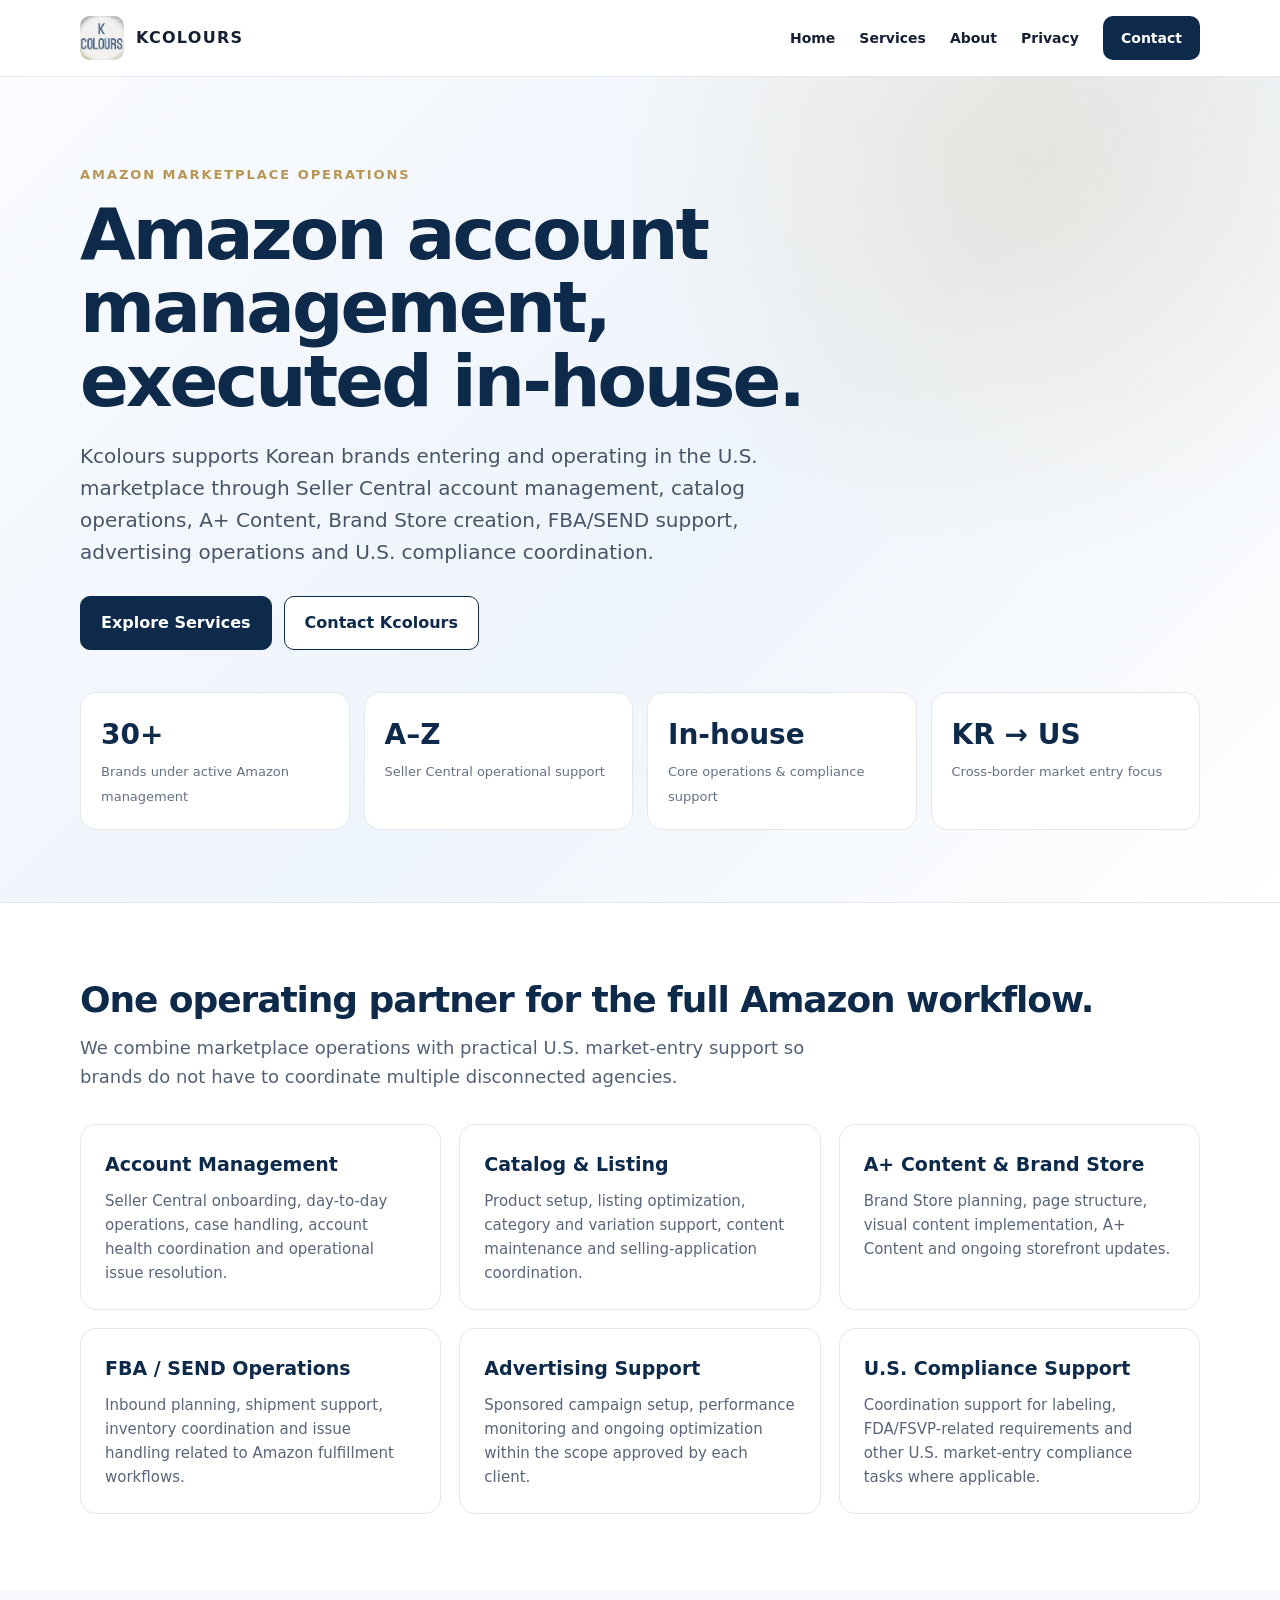
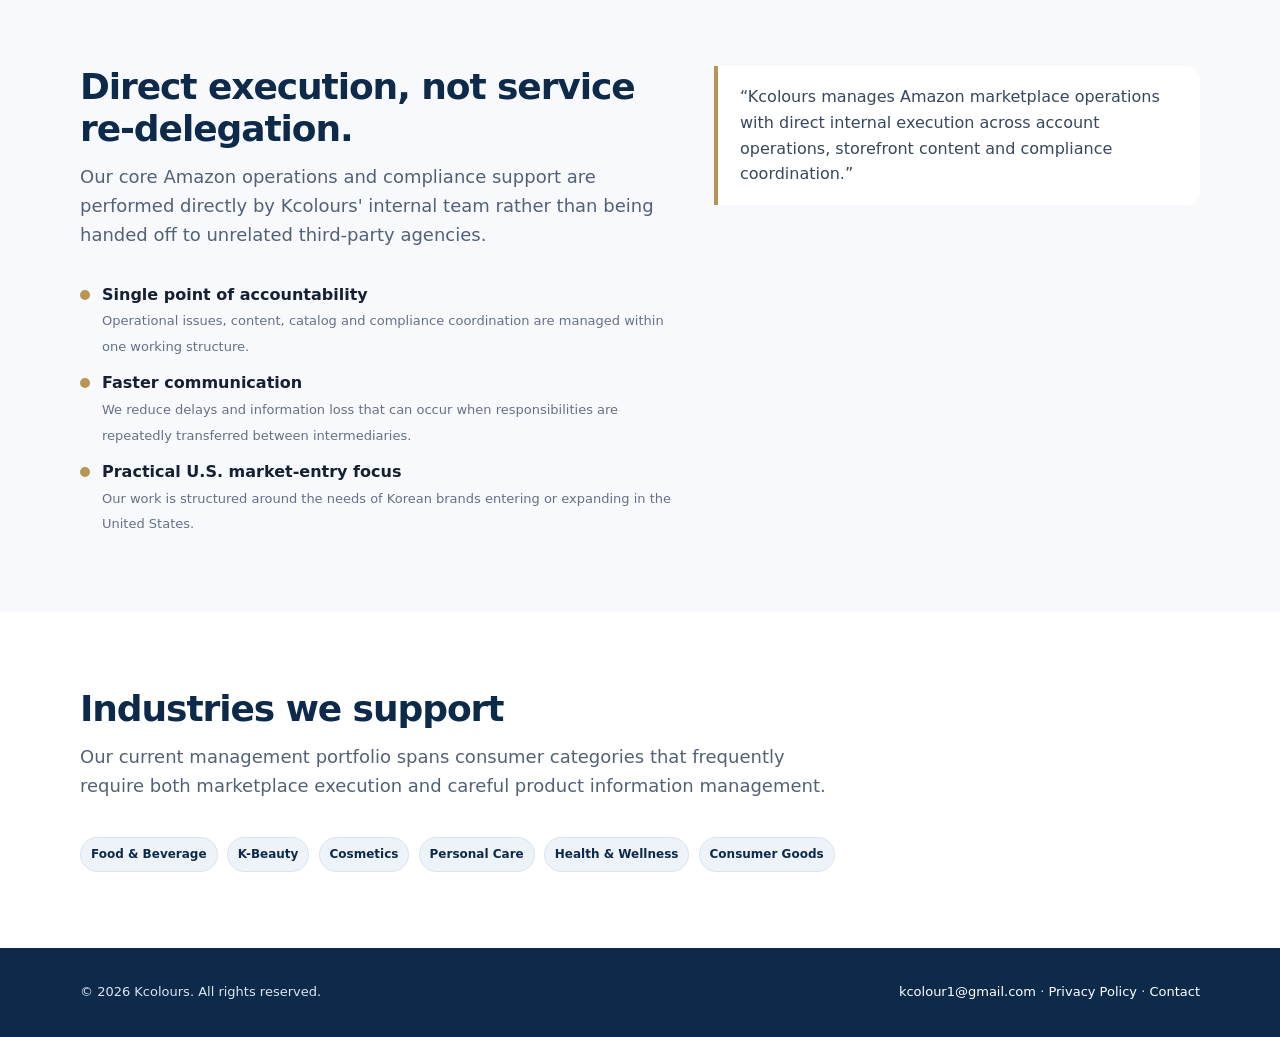
==== index.html @ 66aad0d4 "Add files via upload" ====
<!doctype html>
<html lang="en">
<head>
<meta charset="utf-8">
<meta name="viewport" content="width=device-width, initial-scale=1">
<title>Kcolours | Amazon Account Management & U.S. Market Entry</title>
<meta name="description" content="Kcolours provides end-to-end Amazon account management, brand store, A+ content, FBA operations and U.S. compliance support.">
<link rel="stylesheet" href="styles.css">
</head>
<body>

<header>
  <div class="container nav">
    <a class="brand" href="index.html">
      <img src="assets/kcolours-logo.jpg" alt="Kcolours logo">
      <span>KCOLOURS</span>
    </a>
    <nav>
      <a href="index.html">Home</a>
      <a href="services.html">Services</a>
      <a href="about.html">About</a>
      <a href="privacy.html">Privacy</a>
      <a class="cta" href="contact.html">Contact</a>
    </nav>
  </div>
</header>

<main>
<section class="hero">
  <div class="container">
    <div class="eyebrow">Amazon Marketplace Operations</div>
    <h1>Amazon account management,<br>executed in-house.</h1>
    <p>Kcolours supports Korean brands entering and operating in the U.S. marketplace through Seller Central account management, catalog operations, A+ Content, Brand Store creation, FBA/SEND support, advertising operations and U.S. compliance coordination.</p>
    <div class="actions">
      <a class="btn primary" href="services.html">Explore Services</a>
      <a class="btn secondary" href="contact.html">Contact Kcolours</a>
    </div>
    <div class="metrics">
      <div class="metric"><strong>30+</strong><span>Brands under active Amazon management</span></div>
      <div class="metric"><strong>A–Z</strong><span>Seller Central operational support</span></div>
      <div class="metric"><strong>In-house</strong><span>Core operations & compliance support</span></div>
      <div class="metric"><strong>KR → US</strong><span>Cross-border market entry focus</span></div>
    </div>
  </div>
</section>

<section class="section">
  <div class="container">
    <h2>One operating partner for the full Amazon workflow.</h2>
    <p class="lead">We combine marketplace operations with practical U.S. market-entry support so brands do not have to coordinate multiple disconnected agencies.</p>
    <div class="grid">
      <div class="card"><h3>Account Management</h3><p>Seller Central onboarding, day-to-day operations, case handling, account health coordination and operational issue resolution.</p></div>
      <div class="card"><h3>Catalog & Listing</h3><p>Product setup, listing optimization, category and variation support, content maintenance and selling-application coordination.</p></div>
      <div class="card"><h3>A+ Content & Brand Store</h3><p>Brand Store planning, page structure, visual content implementation, A+ Content and ongoing storefront updates.</p></div>
      <div class="card"><h3>FBA / SEND Operations</h3><p>Inbound planning, shipment support, inventory coordination and issue handling related to Amazon fulfillment workflows.</p></div>
      <div class="card"><h3>Advertising Support</h3><p>Sponsored campaign setup, performance monitoring and ongoing optimization within the scope approved by each client.</p></div>
      <div class="card"><h3>U.S. Compliance Support</h3><p>Coordination support for labeling, FDA/FSVP-related requirements and other U.S. market-entry compliance tasks where applicable.</p></div>
    </div>
  </div>
</section>

<section class="section alt">
  <div class="container split">
    <div>
      <h2>Direct execution, not service re-delegation.</h2>
      <p class="lead">Our core Amazon operations and compliance support are performed directly by Kcolours' internal team rather than being handed off to unrelated third-party agencies.</p>
      <div class="checks">
        <div class="check"><span class="dot"></span><div><strong>Single point of accountability</strong><br><span class="small">Operational issues, content, catalog and compliance coordination are managed within one working structure.</span></div></div>
        <div class="check"><span class="dot"></span><div><strong>Faster communication</strong><br><span class="small">We reduce delays and information loss that can occur when responsibilities are repeatedly transferred between intermediaries.</span></div></div>
        <div class="check"><span class="dot"></span><div><strong>Practical U.S. market-entry focus</strong><br><span class="small">Our work is structured around the needs of Korean brands entering or expanding in the United States.</span></div></div>
      </div>
    </div>
    <div class="quote">“Kcolours manages Amazon marketplace operations with direct internal execution across account operations, storefront content and compliance coordination.”</div>
  </div>
</section>

<section class="section">
  <div class="container">
    <h2>Industries we support</h2>
    <p class="lead">Our current management portfolio spans consumer categories that frequently require both marketplace execution and careful product information management.</p>
    <div>
      <span class="badge">Food & Beverage</span>
      <span class="badge">K-Beauty</span>
      <span class="badge">Cosmetics</span>
      <span class="badge">Personal Care</span>
      <span class="badge">Health & Wellness</span>
      <span class="badge">Consumer Goods</span>
    </div>
  </div>
</section>
</main>

<footer>
  <div class="container foot">
    <div>© 2026 Kcolours. All rights reserved.</div>
    <div><a href="mailto:kcolour1@gmail.com">kcolour1@gmail.com</a> · <a href="privacy.html">Privacy Policy</a> · <a href="contact.html">Contact</a></div>
  </div>
</footer>

</body>
</html>
---- styles.css ----
:root{
  --navy:#0d2a4a;
  --navy-2:#163d68;
  --ink:#152033;
  --muted:#667085;
  --line:#e5e7eb;
  --bg:#f7f9fc;
  --white:#ffffff;
  --gold:#b79552;
}
*{box-sizing:border-box}
html{scroll-behavior:smooth}
body{
  margin:0;
  font-family:Inter, ui-sans-serif, system-ui, -apple-system, BlinkMacSystemFont, "Segoe UI", sans-serif;
  color:var(--ink);
  background:var(--white);
  line-height:1.6;
}
a{color:inherit;text-decoration:none}
img{max-width:100%;display:block}
.container{width:min(1120px, calc(100% - 40px));margin:0 auto}
header{
  position:sticky;top:0;z-index:50;background:rgba(255,255,255,.96);
  backdrop-filter:blur(10px);border-bottom:1px solid var(--line)
}
.nav{height:76px;display:flex;align-items:center;justify-content:space-between;gap:24px}
.brand{display:flex;align-items:center;gap:12px;font-weight:800;letter-spacing:.08em}
.brand img{width:44px;height:44px;border-radius:10px;object-fit:cover}
nav{display:flex;gap:24px;align-items:center;font-size:14px;font-weight:650}
nav a:hover{color:var(--navy-2)}
.cta{background:var(--navy);color:#fff;padding:11px 18px;border-radius:10px}
.hero{
  background:
    radial-gradient(circle at 80% 10%, rgba(183,149,82,.17), transparent 32%),
    linear-gradient(135deg,#f9fbff 0%,#eef4fb 55%,#fff 100%);
  border-bottom:1px solid var(--line);
  padding:88px 0 72px;
}
.eyebrow{font-size:13px;letter-spacing:.15em;text-transform:uppercase;color:var(--gold);font-weight:800}
h1{font-size:clamp(42px,6vw,72px);line-height:1.02;margin:12px 0 22px;letter-spacing:-.04em;color:var(--navy)}
.hero p{font-size:20px;max-width:760px;color:#46556a;margin:0 0 28px}
.actions{display:flex;flex-wrap:wrap;gap:12px}
.btn{display:inline-flex;align-items:center;justify-content:center;padding:13px 20px;border-radius:10px;font-weight:750;border:1px solid var(--navy)}
.btn.primary{background:var(--navy);color:white}
.btn.secondary{background:white;color:var(--navy)}
.metrics{display:grid;grid-template-columns:repeat(4,1fr);gap:14px;margin-top:42px}
.metric{background:white;border:1px solid var(--line);border-radius:16px;padding:20px}
.metric strong{font-size:28px;color:var(--navy);display:block}
.metric span{font-size:13px;color:var(--muted)}
.section{padding:76px 0}
.section.alt{background:var(--bg)}
.section h2{font-size:36px;line-height:1.15;letter-spacing:-.03em;margin:0 0 14px;color:var(--navy)}
.lead{font-size:18px;color:#536176;max-width:760px;margin:0 0 32px}
.grid{display:grid;grid-template-columns:repeat(3,1fr);gap:18px}
.card{background:#fff;border:1px solid var(--line);border-radius:16px;padding:24px}
.card h3{margin:0 0 10px;font-size:19px;color:var(--navy)}
.card p{margin:0;color:#59667a;font-size:15px}
.badge{display:inline-block;background:#eef3f9;color:var(--navy);border:1px solid #d9e3ef;padding:7px 10px;border-radius:999px;font-size:12px;font-weight:750;margin:4px 4px 0 0}
.split{display:grid;grid-template-columns:1.1fr .9fr;gap:40px;align-items:start}
.checks{display:grid;gap:12px}
.check{display:flex;gap:12px;align-items:flex-start}
.dot{width:10px;height:10px;border-radius:99px;background:var(--gold);margin-top:8px;flex:none}
.quote{border-left:4px solid var(--gold);padding:18px 22px;background:#fff;border-radius:0 14px 14px 0;color:#38475d}
.info{border:1px solid var(--line);border-radius:16px;overflow:hidden;background:#fff}
.row{display:grid;grid-template-columns:180px 1fr;border-bottom:1px solid var(--line)}
.row:last-child{border-bottom:none}
.row div{padding:14px 16px}
.row div:first-child{background:#fafbfc;font-weight:700;color:#445066}
footer{background:var(--navy);color:#dbe5f0;padding:34px 0}
footer .foot{display:flex;justify-content:space-between;gap:24px;align-items:center;font-size:13px}
footer a{color:white}
.small{font-size:13px;color:var(--muted)}
.notice{background:#fffaf0;border:1px solid #ead7ae;border-radius:14px;padding:18px;color:#6b5a31}
@media (max-width:850px){
  nav{display:none}
  .metrics,.grid{grid-template-columns:1fr 1fr}
  .split{grid-template-columns:1fr}
  .row{grid-template-columns:1fr}
  .row div:first-child{padding-bottom:4px}
  .row div:last-child{padding-top:4px}
}
@media (max-width:560px){
  .container{width:min(100% - 28px,1120px)}
  .hero{padding:66px 0 56px}
  .metrics,.grid{grid-template-columns:1fr}
  footer .foot{flex-direction:column;align-items:flex-start}
}
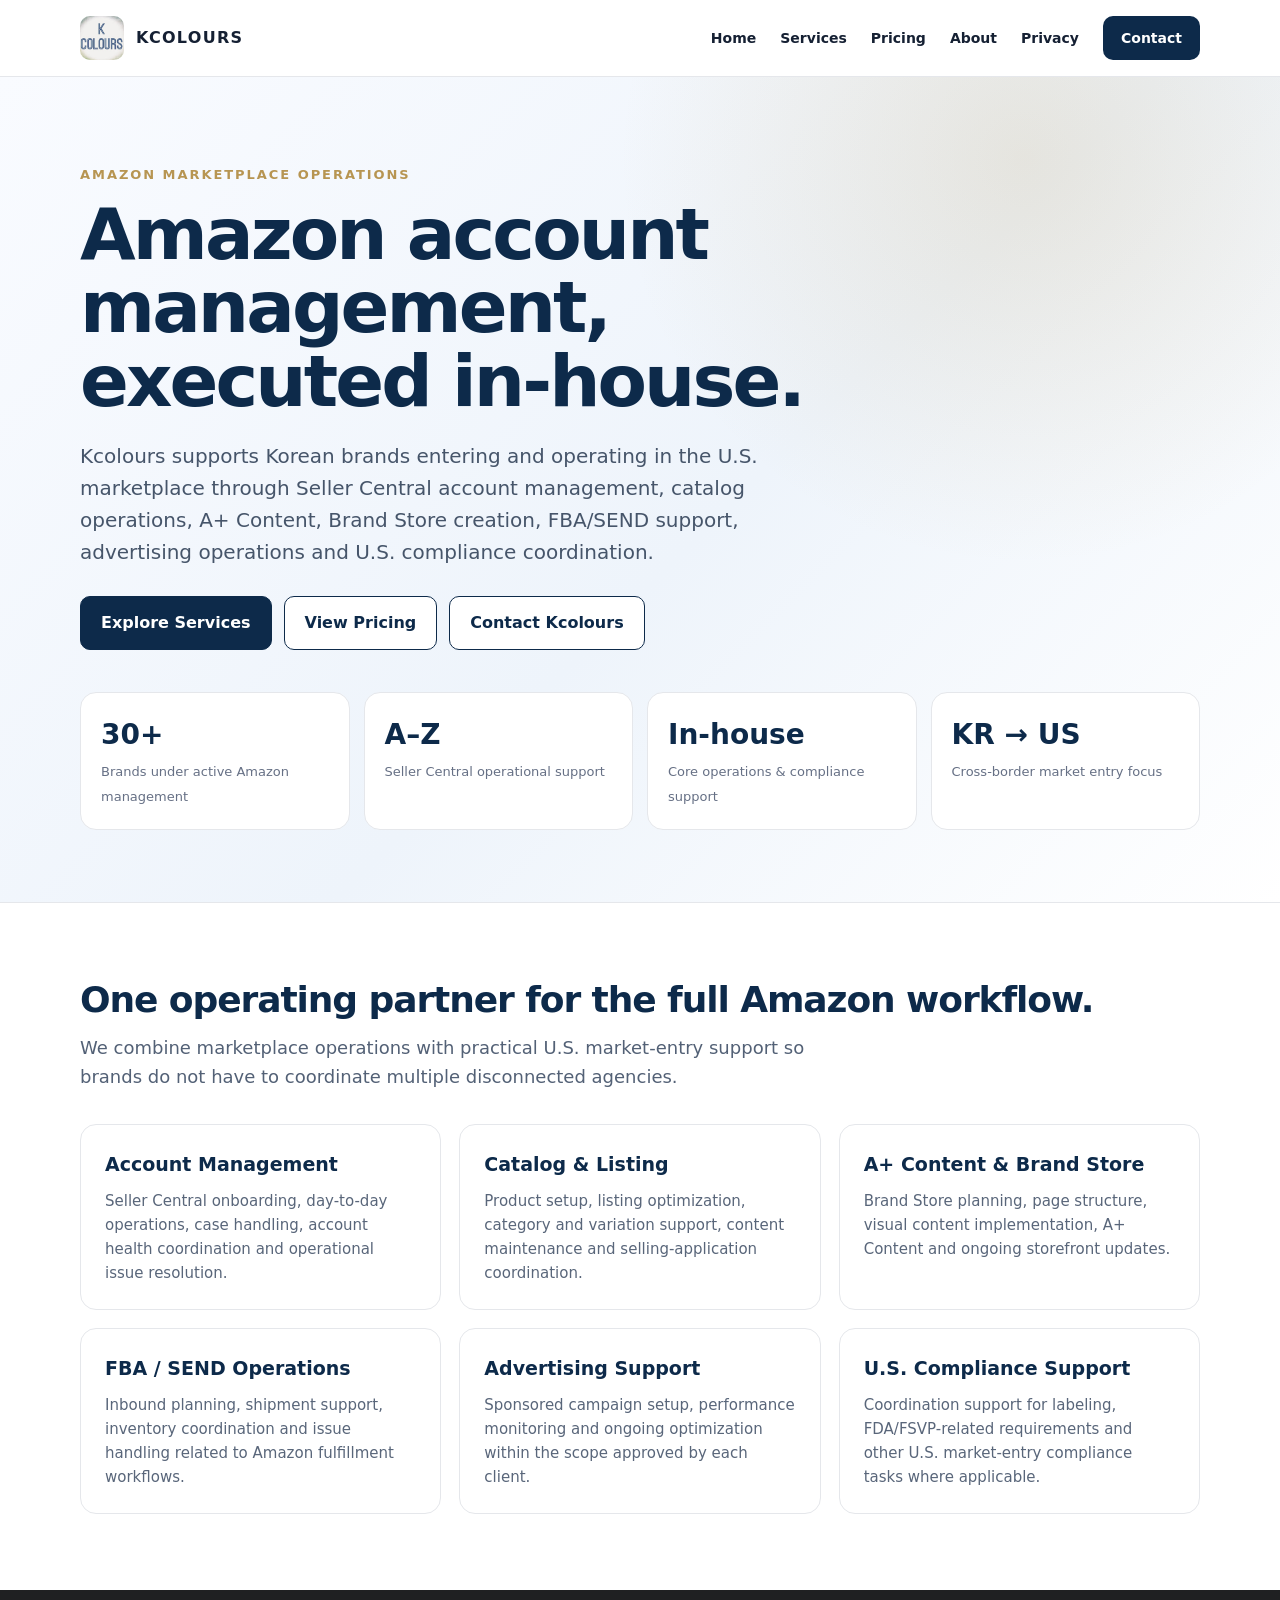
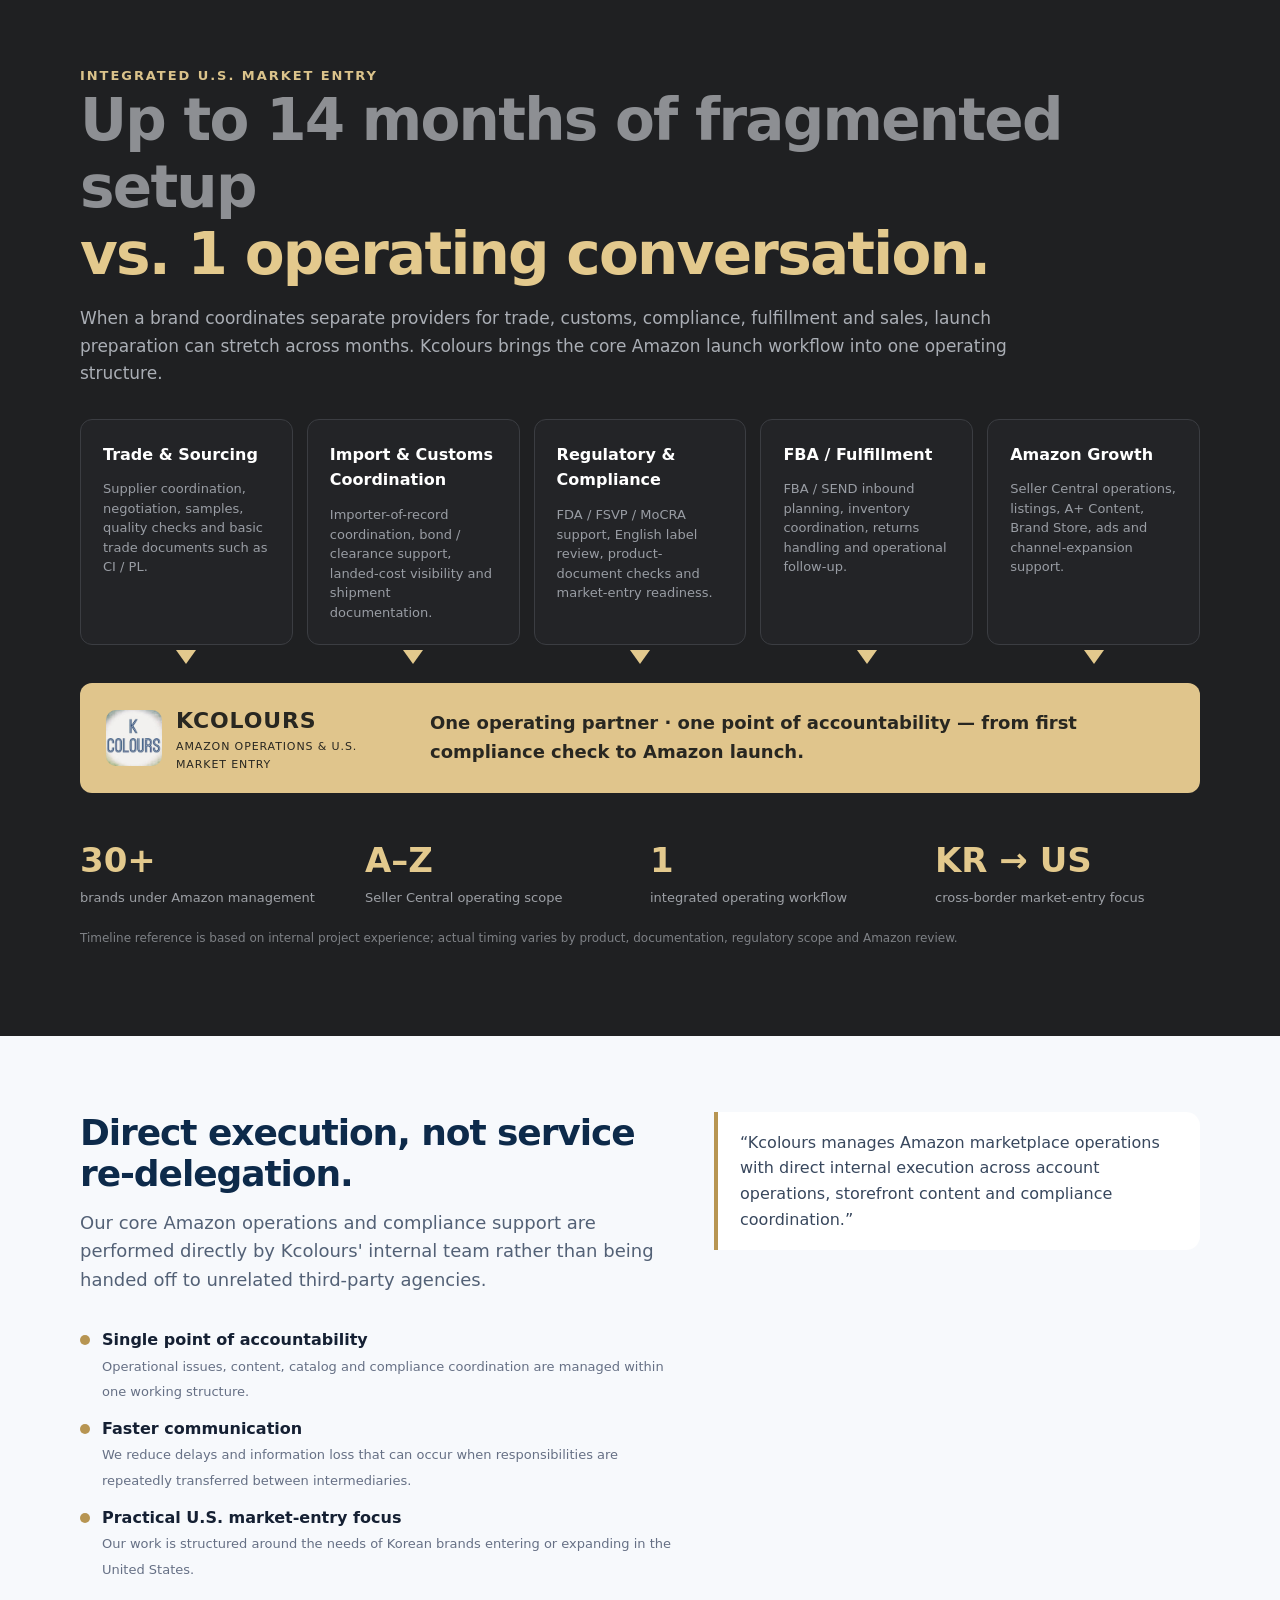
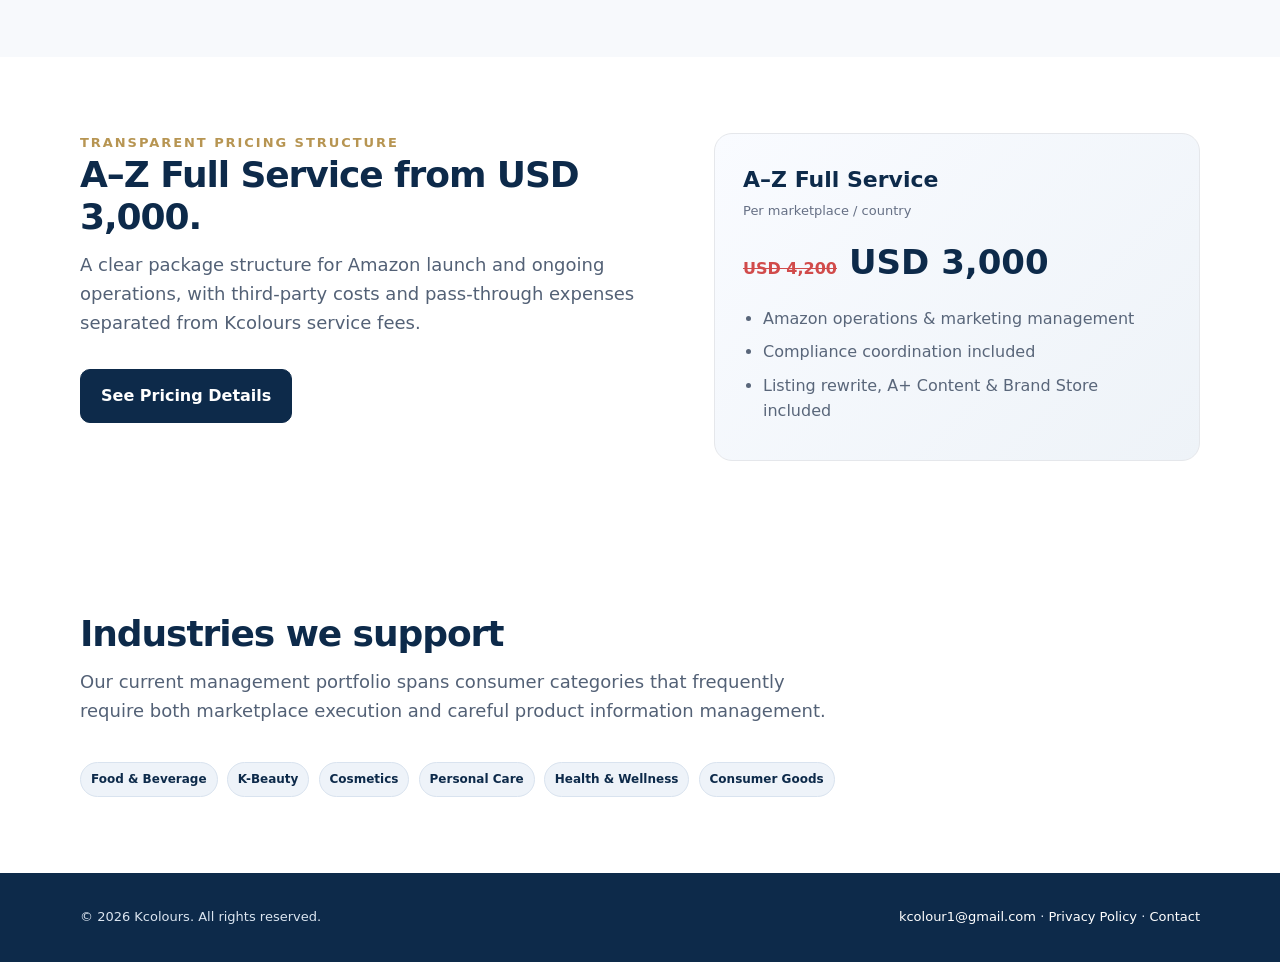
==== commit 237b8680: "Add files via upload" ====
--- a/index.html
+++ b/index.html
@@ -18,6 +18,7 @@
     <nav>
       <a href="index.html">Home</a>
       <a href="services.html">Services</a>
+      <a href="pricing.html">Pricing</a>
       <a href="about.html">About</a>
       <a href="privacy.html">Privacy</a>
       <a class="cta" href="contact.html">Contact</a>
@@ -33,6 +34,7 @@
     <p>Kcolours supports Korean brands entering and operating in the U.S. marketplace through Seller Central account management, catalog operations, A+ Content, Brand Store creation, FBA/SEND support, advertising operations and U.S. compliance coordination.</p>
     <div class="actions">
       <a class="btn primary" href="services.html">Explore Services</a>
+      <a class="btn secondary" href="pricing.html">View Pricing</a>
       <a class="btn secondary" href="contact.html">Contact Kcolours</a>
     </div>
     <div class="metrics">
@@ -59,6 +61,54 @@
   </div>
 </section>
 
+
+<section class="section integration">
+  <div class="container">
+    <div class="eyebrow">Integrated U.S. Market Entry</div>
+    <h2 class="integration-title"><span>Up to 14 months of fragmented setup</span><br><strong>vs. 1 operating conversation.</strong></h2>
+    <p class="integration-lead">When a brand coordinates separate providers for trade, customs, compliance, fulfillment and sales, launch preparation can stretch across months. Kcolours brings the core Amazon launch workflow into one operating structure.</p>
+
+    <div class="flow-grid">
+      <div class="flow-card">
+        <h3>Trade & Sourcing</h3>
+        <p>Supplier coordination, negotiation, samples, quality checks and basic trade documents such as CI / PL.</p>
+      </div>
+      <div class="flow-card">
+        <h3>Import & Customs Coordination</h3>
+        <p>Importer-of-record coordination, bond / clearance support, landed-cost visibility and shipment documentation.</p>
+      </div>
+      <div class="flow-card">
+        <h3>Regulatory & Compliance</h3>
+        <p>FDA / FSVP / MoCRA support, English label review, product-document checks and market-entry readiness.</p>
+      </div>
+      <div class="flow-card">
+        <h3>FBA / Fulfillment</h3>
+        <p>FBA / SEND inbound planning, inventory coordination, returns handling and operational follow-up.</p>
+      </div>
+      <div class="flow-card">
+        <h3>Amazon Growth</h3>
+        <p>Seller Central operations, listings, A+ Content, Brand Store, ads and channel-expansion support.</p>
+      </div>
+    </div>
+
+    <div class="integration-bar">
+      <div class="integration-logo">
+        <img src="assets/kcolours-logo.jpg" alt="Kcolours logo">
+        <div><strong>KCOLOURS</strong><span>Amazon Operations & U.S. Market Entry</span></div>
+      </div>
+      <div class="integration-message">One operating partner · one point of accountability — from first compliance check to Amazon launch.</div>
+    </div>
+
+    <div class="integration-metrics">
+      <div><strong>30+</strong><span>brands under Amazon management</span></div>
+      <div><strong>A–Z</strong><span>Seller Central operating scope</span></div>
+      <div><strong>1</strong><span>integrated operating workflow</span></div>
+      <div><strong>KR → US</strong><span>cross-border market-entry focus</span></div>
+    </div>
+    <p class="integration-note">Timeline reference is based on internal project experience; actual timing varies by product, documentation, regulatory scope and Amazon review.</p>
+  </div>
+</section>
+
 <section class="section alt">
   <div class="container split">
     <div>
@@ -71,6 +121,28 @@
       </div>
     </div>
     <div class="quote">“Kcolours manages Amazon marketplace operations with direct internal execution across account operations, storefront content and compliance coordination.”</div>
+  </div>
+</section>
+
+
+<section class="section pricing-teaser">
+  <div class="container split">
+    <div>
+      <div class="eyebrow">Transparent Pricing Structure</div>
+      <h2>A–Z Full Service from USD 3,000.</h2>
+      <p class="lead">A clear package structure for Amazon launch and ongoing operations, with third-party costs and pass-through expenses separated from Kcolours service fees.</p>
+      <a class="btn primary" href="pricing.html">See Pricing Details</a>
+    </div>
+    <div class="price-card">
+      <div class="price-label">A–Z Full Service</div>
+      <div class="price-unit">Per marketplace / country</div>
+      <div class="price-line"><span class="price-strike">USD 4,200</span><strong>USD 3,000</strong></div>
+      <ul>
+        <li>Amazon operations & marketing management</li>
+        <li>Compliance coordination included</li>
+        <li>Listing rewrite, A+ Content & Brand Store included</li>
+      </ul>
+    </div>
   </div>
 </section>
 
--- a/styles.css
+++ b/styles.css
@@ -87,3 +87,63 @@
   .metrics,.grid{grid-template-columns:1fr}
   footer .foot{flex-direction:column;align-items:flex-start}
 }
+
+
+/* Integrated workflow */
+.integration{background:#1f2022;color:#f5f2eb}
+.integration .eyebrow{color:#dbc38b}
+.integration-title{color:#f5f2eb!important;font-size:clamp(34px,5vw,58px)!important;margin-bottom:18px!important}
+.integration-title span{color:#8d8f93;font-weight:650}
+.integration-title strong{color:#e3c98d}
+.integration-lead{color:#aaaeb5;font-size:17px;max-width:940px;margin-bottom:32px}
+.flow-grid{display:grid;grid-template-columns:repeat(5,1fr);gap:14px;margin:30px 0 22px}
+.flow-card{border:1px solid #3b3d42;border-radius:12px;padding:22px;background:#232427;min-height:170px;position:relative}
+.flow-card:after{content:"";position:absolute;bottom:-20px;left:50%;transform:translateX(-50%);width:0;height:0;border-left:10px solid transparent;border-right:10px solid transparent;border-top:14px solid #e3c98d}
+.flow-card h3{color:#fff;margin:0 0 12px;font-size:16px}
+.flow-card p{color:#999da4;margin:0;font-size:13px;line-height:1.5}
+.integration-bar{margin-top:38px;background:#e0c58c;color:#282721;border-radius:12px;padding:20px 26px;display:grid;grid-template-columns:300px 1fr;align-items:center;gap:24px}
+.integration-logo{display:flex;align-items:center;gap:14px}
+.integration-logo img{width:56px;height:56px;border-radius:10px;object-fit:cover}
+.integration-logo strong{display:block;font-size:22px;letter-spacing:.04em}
+.integration-logo span{display:block;font-size:11px;letter-spacing:.08em;text-transform:uppercase}
+.integration-message{font-size:18px;font-weight:750}
+.integration-metrics{display:grid;grid-template-columns:repeat(4,1fr);gap:20px;margin-top:30px}
+.integration-metrics div{padding-top:10px}
+.integration-metrics strong{display:block;color:#e3c98d;font-size:34px}
+.integration-metrics span{display:block;color:#9da0a6;font-size:13px}
+.integration-note{color:#7e8186;font-size:12px;margin-top:20px}
+
+/* Pricing */
+.pricing-teaser{background:#fff}
+.price-card{border:1px solid var(--line);border-radius:18px;padding:28px;background:linear-gradient(135deg,#f9fbff,#eef3f8)}
+.price-label{font-size:22px;font-weight:800;color:var(--navy)}
+.price-unit{font-size:13px;color:var(--muted);margin:3px 0 14px}
+.price-line{display:flex;align-items:baseline;gap:12px;margin-bottom:16px}
+.price-line strong{font-size:34px;color:var(--navy)}
+.price-strike{text-decoration:line-through;color:#d14b4b;font-weight:750}
+.price-card ul{padding-left:20px;margin:0;color:#59667a}
+.price-card li{margin:8px 0}
+
+.pricing-table-wrap{overflow-x:auto;border:1px solid var(--line);border-radius:16px;background:#fff}
+.pricing-table{width:100%;border-collapse:collapse;min-width:780px}
+.pricing-table th{background:#202225;color:white;padding:16px;text-align:left;font-size:14px}
+.pricing-table td{padding:18px 16px;border-top:1px solid var(--line);vertical-align:top}
+.pricing-table td strong{display:block;color:var(--navy);font-size:16px}
+.pricing-table td span{display:block;color:var(--muted);font-size:13px;margin-top:4px}
+.pricing-table .featured-row td{background:#eef3fb}
+.pricing-table .price-current{color:#2e6ab3;font-size:20px;margin-top:2px}
+.pill{display:inline-block!important;background:#eaf1fb;color:#2e6ab3!important;border:1px solid #d4e2f6;border-radius:999px;padding:6px 10px;font-weight:750}
+.pricing-notice{margin-top:22px}
+
+@media (max-width:1000px){
+  .flow-grid{grid-template-columns:repeat(2,1fr)}
+  .integration-bar{grid-template-columns:1fr}
+}
+@media (max-width:850px){
+  .integration-metrics{grid-template-columns:1fr 1fr}
+}
+@media (max-width:560px){
+  .flow-grid{grid-template-columns:1fr}
+  .integration-metrics{grid-template-columns:1fr 1fr}
+  .integration-title{font-size:34px!important}
+}
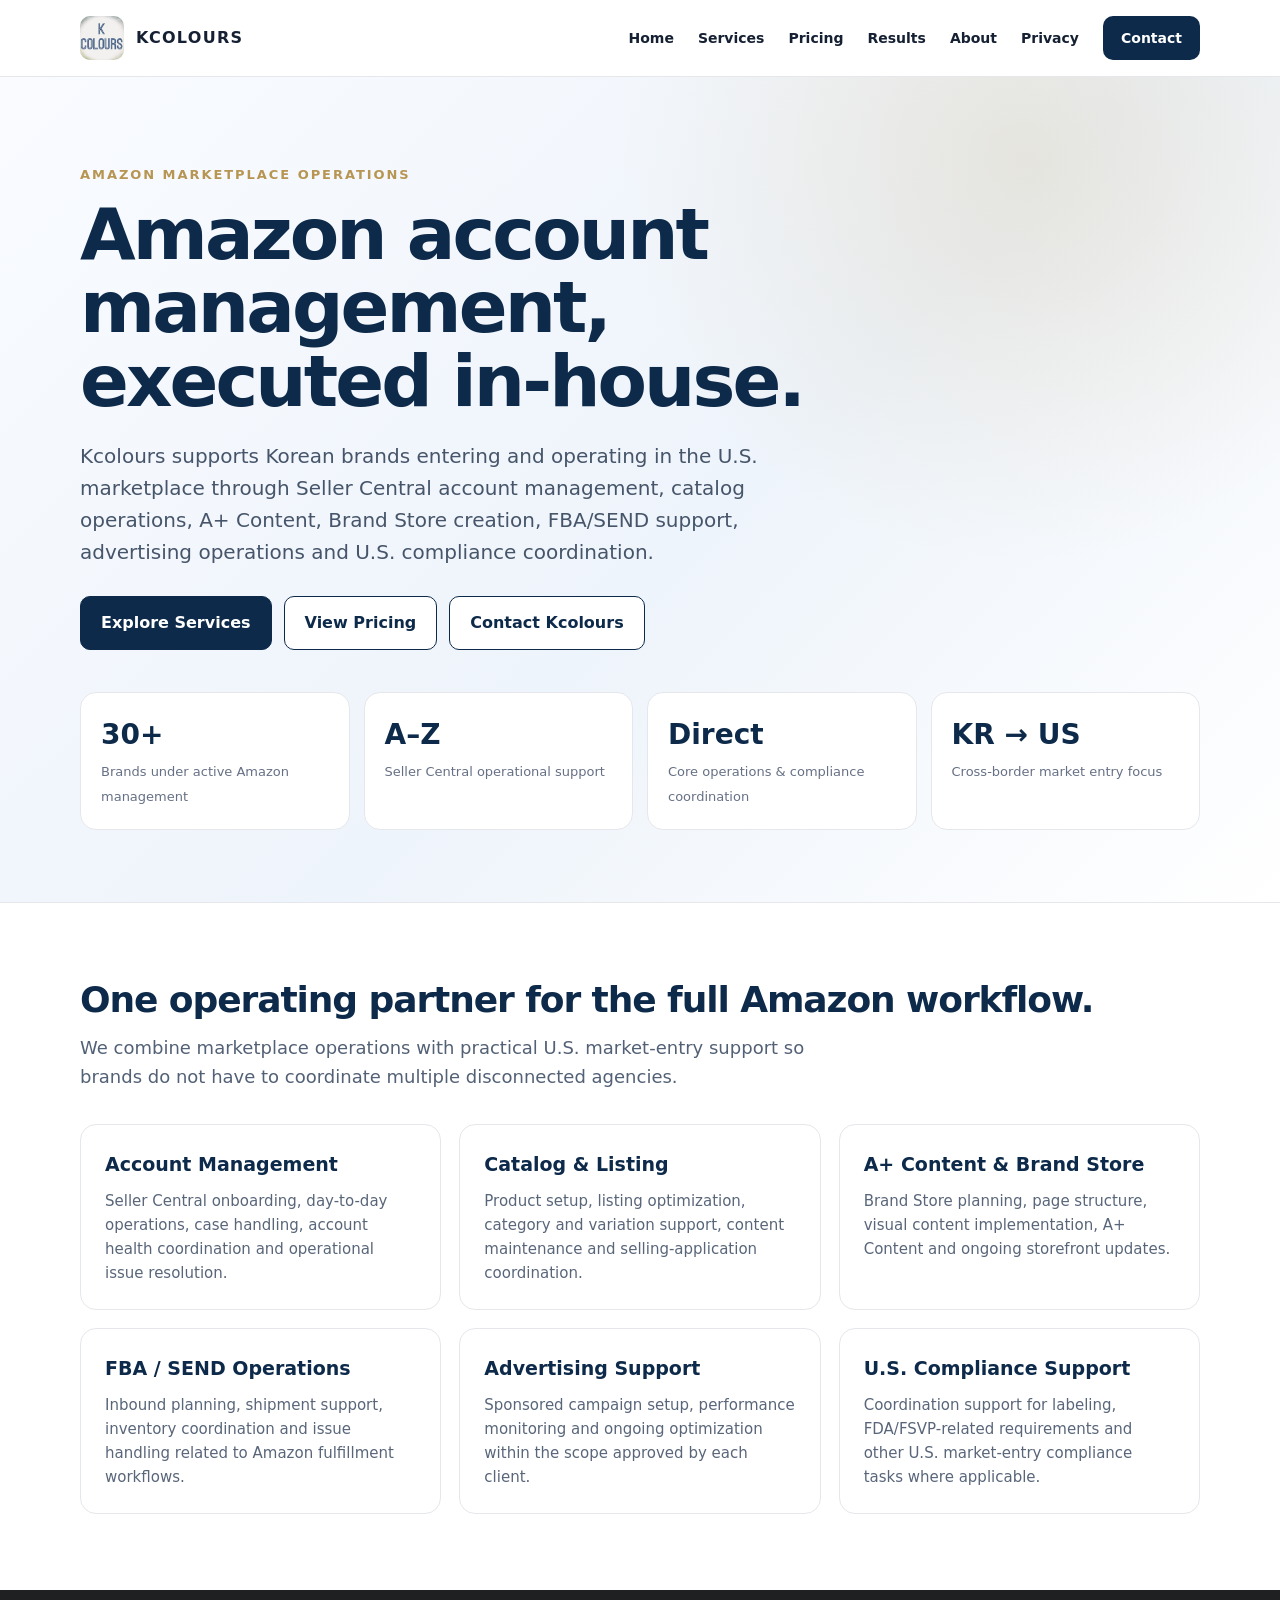
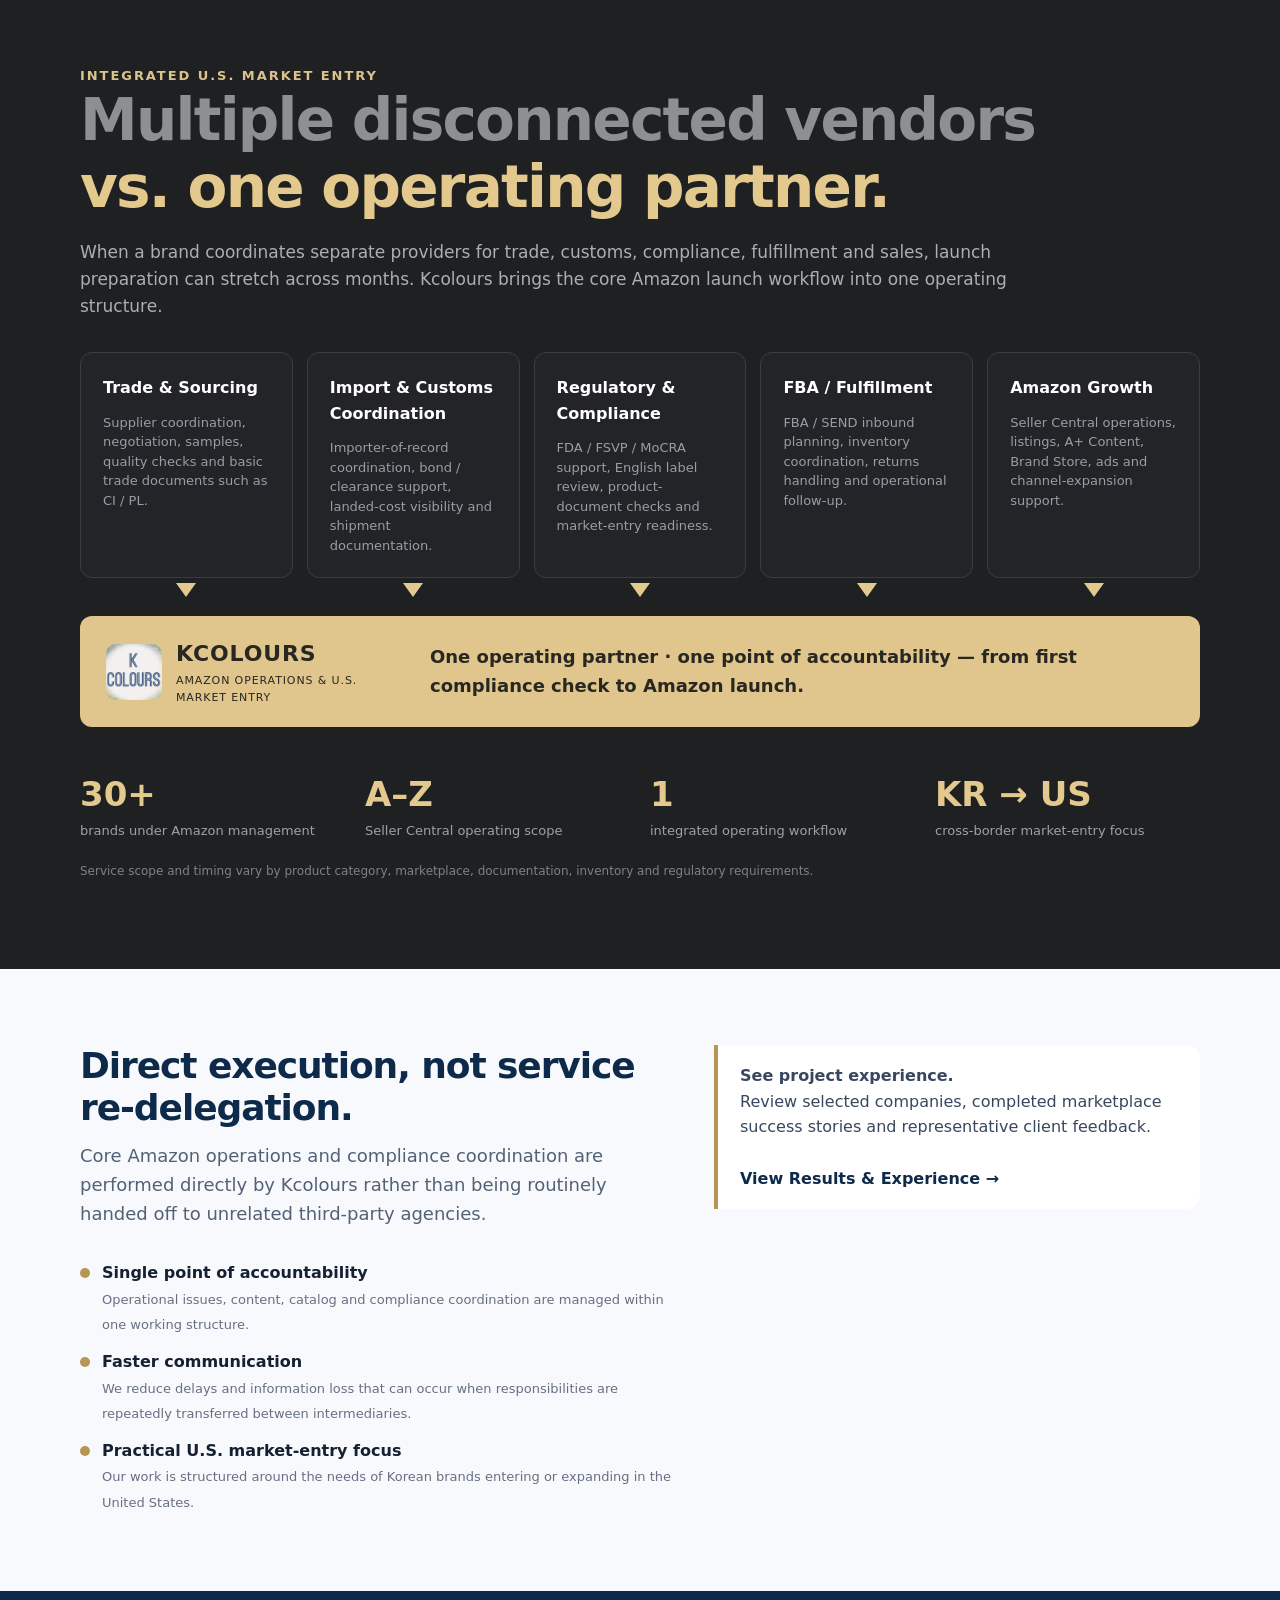
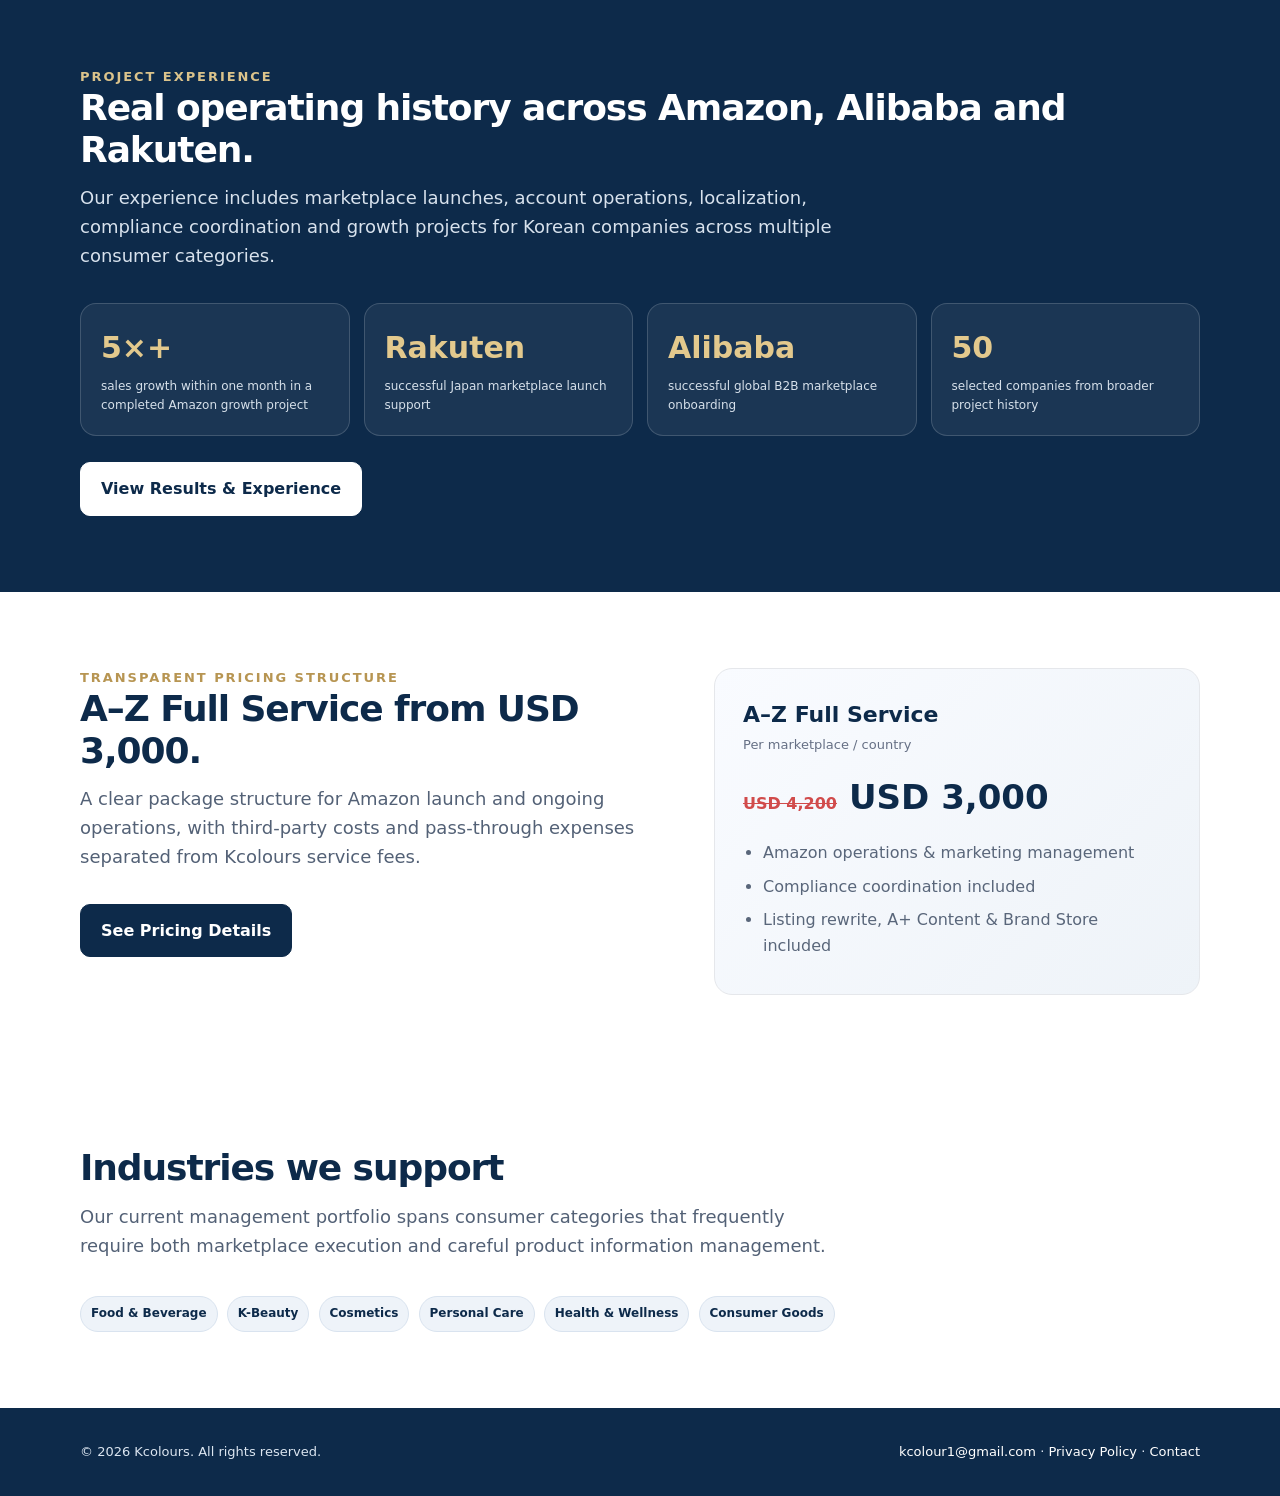
==== commit a32341f3: "Add files via upload" ====
--- a/index.html
+++ b/index.html
@@ -19,6 +19,7 @@
       <a href="index.html">Home</a>
       <a href="services.html">Services</a>
       <a href="pricing.html">Pricing</a>
+      <a href="results.html">Results</a>
       <a href="about.html">About</a>
       <a href="privacy.html">Privacy</a>
       <a class="cta" href="contact.html">Contact</a>
@@ -40,7 +41,7 @@
     <div class="metrics">
       <div class="metric"><strong>30+</strong><span>Brands under active Amazon management</span></div>
       <div class="metric"><strong>A–Z</strong><span>Seller Central operational support</span></div>
-      <div class="metric"><strong>In-house</strong><span>Core operations & compliance support</span></div>
+      <div class="metric"><strong>Direct</strong><span>Core operations & compliance coordination</span></div>
       <div class="metric"><strong>KR → US</strong><span>Cross-border market entry focus</span></div>
     </div>
   </div>
@@ -65,7 +66,7 @@
 <section class="section integration">
   <div class="container">
     <div class="eyebrow">Integrated U.S. Market Entry</div>
-    <h2 class="integration-title"><span>Up to 14 months of fragmented setup</span><br><strong>vs. 1 operating conversation.</strong></h2>
+    <h2 class="integration-title"><span>Multiple disconnected vendors</span><br><strong>vs. one operating partner.</strong></h2>
     <p class="integration-lead">When a brand coordinates separate providers for trade, customs, compliance, fulfillment and sales, launch preparation can stretch across months. Kcolours brings the core Amazon launch workflow into one operating structure.</p>
 
     <div class="flow-grid">
@@ -105,7 +106,7 @@
       <div><strong>1</strong><span>integrated operating workflow</span></div>
       <div><strong>KR → US</strong><span>cross-border market-entry focus</span></div>
     </div>
-    <p class="integration-note">Timeline reference is based on internal project experience; actual timing varies by product, documentation, regulatory scope and Amazon review.</p>
+    <p class="integration-note">Service scope and timing vary by product category, marketplace, documentation, inventory and regulatory requirements.</p>
   </div>
 </section>
 
@@ -113,17 +114,33 @@
   <div class="container split">
     <div>
       <h2>Direct execution, not service re-delegation.</h2>
-      <p class="lead">Our core Amazon operations and compliance support are performed directly by Kcolours' internal team rather than being handed off to unrelated third-party agencies.</p>
+      <p class="lead">Core Amazon operations and compliance coordination are performed directly by Kcolours rather than being routinely handed off to unrelated third-party agencies.</p>
       <div class="checks">
         <div class="check"><span class="dot"></span><div><strong>Single point of accountability</strong><br><span class="small">Operational issues, content, catalog and compliance coordination are managed within one working structure.</span></div></div>
         <div class="check"><span class="dot"></span><div><strong>Faster communication</strong><br><span class="small">We reduce delays and information loss that can occur when responsibilities are repeatedly transferred between intermediaries.</span></div></div>
         <div class="check"><span class="dot"></span><div><strong>Practical U.S. market-entry focus</strong><br><span class="small">Our work is structured around the needs of Korean brands entering or expanding in the United States.</span></div></div>
       </div>
     </div>
-    <div class="quote">“Kcolours manages Amazon marketplace operations with direct internal execution across account operations, storefront content and compliance coordination.”</div>
+    <div class="quote"><strong>See project experience.</strong><br>Review selected companies, completed marketplace success stories and representative client feedback.<br><br><a class="text-link" href="results.html">View Results & Experience →</a></div>
   </div>
 </section>
 
+
+
+<section class="section proof-strip">
+  <div class="container">
+    <div class="eyebrow">Project Experience</div>
+    <h2>Real operating history across Amazon, Alibaba and Rakuten.</h2>
+    <p class="lead">Our experience includes marketplace launches, account operations, localization, compliance coordination and growth projects for Korean companies across multiple consumer categories.</p>
+    <div class="proof-cards">
+      <div><strong>5×+</strong><span>sales growth within one month in a completed Amazon growth project</span></div>
+      <div><strong>Rakuten</strong><span>successful Japan marketplace launch support</span></div>
+      <div><strong>Alibaba</strong><span>successful global B2B marketplace onboarding</span></div>
+      <div><strong>50</strong><span>selected companies from broader project history</span></div>
+    </div>
+    <a class="btn primary" href="results.html">View Results & Experience</a>
+  </div>
+</section>
 
 <section class="section pricing-teaser">
   <div class="container split">
--- a/styles.css
+++ b/styles.css
@@ -147,3 +147,64 @@
   .integration-metrics{grid-template-columns:1fr 1fr}
   .integration-title{font-size:34px!important}
 }
+
+
+/* Results & client experience */
+.compact-hero{padding:72px 0 58px}
+.compact-hero h1{font-size:clamp(40px,5.2vw,64px)}
+.story-grid{display:grid;grid-template-columns:repeat(2,1fr);gap:18px}
+.story-card{background:#fff;border:1px solid var(--line);border-radius:18px;padding:26px;min-height:250px}
+.story-card.featured-story{background:linear-gradient(135deg,#0d2a4a,#163d68);color:#fff}
+.story-card.featured-story h3,.story-card.featured-story p{color:#fff}
+.story-kicker{font-size:12px;letter-spacing:.12em;text-transform:uppercase;color:var(--gold);font-weight:800}
+.story-card h3{font-size:24px;line-height:1.2;color:var(--navy);margin:10px 0 12px}
+.story-card p{color:#59667a;margin:0 0 20px}
+.story-tags{display:flex;flex-wrap:wrap;gap:7px}
+.story-tags span{font-size:11px;font-weight:750;border:1px solid #d9e3ef;background:#eef3f9;color:var(--navy);border-radius:999px;padding:5px 8px}
+.featured-story .story-tags span{border-color:rgba(255,255,255,.24);background:rgba(255,255,255,.08);color:#fff}
+.client-grid{display:grid;grid-template-columns:repeat(5,1fr);gap:12px}
+.client-card{min-height:118px;background:#fff;border:1px solid var(--line);border-radius:14px;padding:16px;display:flex;flex-direction:column;align-items:center;justify-content:center;text-align:center;gap:10px}
+.client-logo-wrap{height:34px;display:flex;align-items:center;justify-content:center}
+.client-logo{width:32px;height:32px;object-fit:contain;border-radius:7px}
+.client-name{font-size:12px;line-height:1.35;font-weight:750;color:#26364d}
+.client-card.text-only .client-name{font-size:13px}
+.credential-panel{display:grid;grid-template-columns:1fr;gap:12px}
+.credential-stat{background:#fff;border:1px solid var(--line);border-radius:16px;padding:22px}
+.credential-stat strong{display:block;color:var(--navy);font-size:34px;line-height:1}
+.credential-stat span{display:block;color:var(--muted);font-size:13px;margin-top:8px}
+.testimonial-section{background:#f7f9fc}
+.testimonial-grid{display:grid;grid-template-columns:repeat(3,1fr);gap:18px}
+.testimonial-card{background:#fff;border:1px solid var(--line);border-radius:18px;padding:24px}
+.testimonial-card p{font-size:16px;color:#38475d;margin:0 0 20px}
+.testimonial-card span{font-size:12px;color:var(--muted);font-weight:700}
+.text-link{color:var(--navy);font-weight:800}
+.proof-strip{background:#0d2a4a;color:#fff}
+.proof-strip .eyebrow{color:#dbc38b}
+.proof-strip h2{color:#fff}
+.proof-strip .lead{color:#d8e2ed}
+.proof-cards{display:grid;grid-template-columns:repeat(4,1fr);gap:14px;margin:26px 0}
+.proof-cards div{border:1px solid rgba(255,255,255,.16);background:rgba(255,255,255,.06);border-radius:16px;padding:20px}
+.proof-cards strong{display:block;color:#e3c98d;font-size:30px}
+.proof-cards span{display:block;color:#d6e0ea;font-size:12px;margin-top:5px}
+.proof-strip .btn.primary{background:#fff;color:var(--navy);border-color:#fff}
+@media (max-width:1000px){
+  .client-grid{grid-template-columns:repeat(4,1fr)}
+  .proof-cards{grid-template-columns:repeat(2,1fr)}
+}
+@media (max-width:850px){
+  .story-grid,.testimonial-grid{grid-template-columns:1fr}
+  .client-grid{grid-template-columns:repeat(3,1fr)}
+}
+@media (max-width:560px){
+  .client-grid{grid-template-columns:repeat(2,1fr)}
+  .proof-cards{grid-template-columns:1fr}
+}
+
+
+.testimonial-label{font-size:12px;letter-spacing:.04em;text-transform:uppercase;font-weight:800;color:var(--navy);margin-bottom:12px}
+.testimonial-note{margin-top:18px}
+
+
+.testimonial-person{border-top:1px solid var(--line);padding-top:14px;margin-top:18px}
+.testimonial-person strong{display:block;color:var(--navy);font-size:14px}
+.testimonial-person span{display:block;color:var(--muted);font-size:12px;margin-top:3px}
